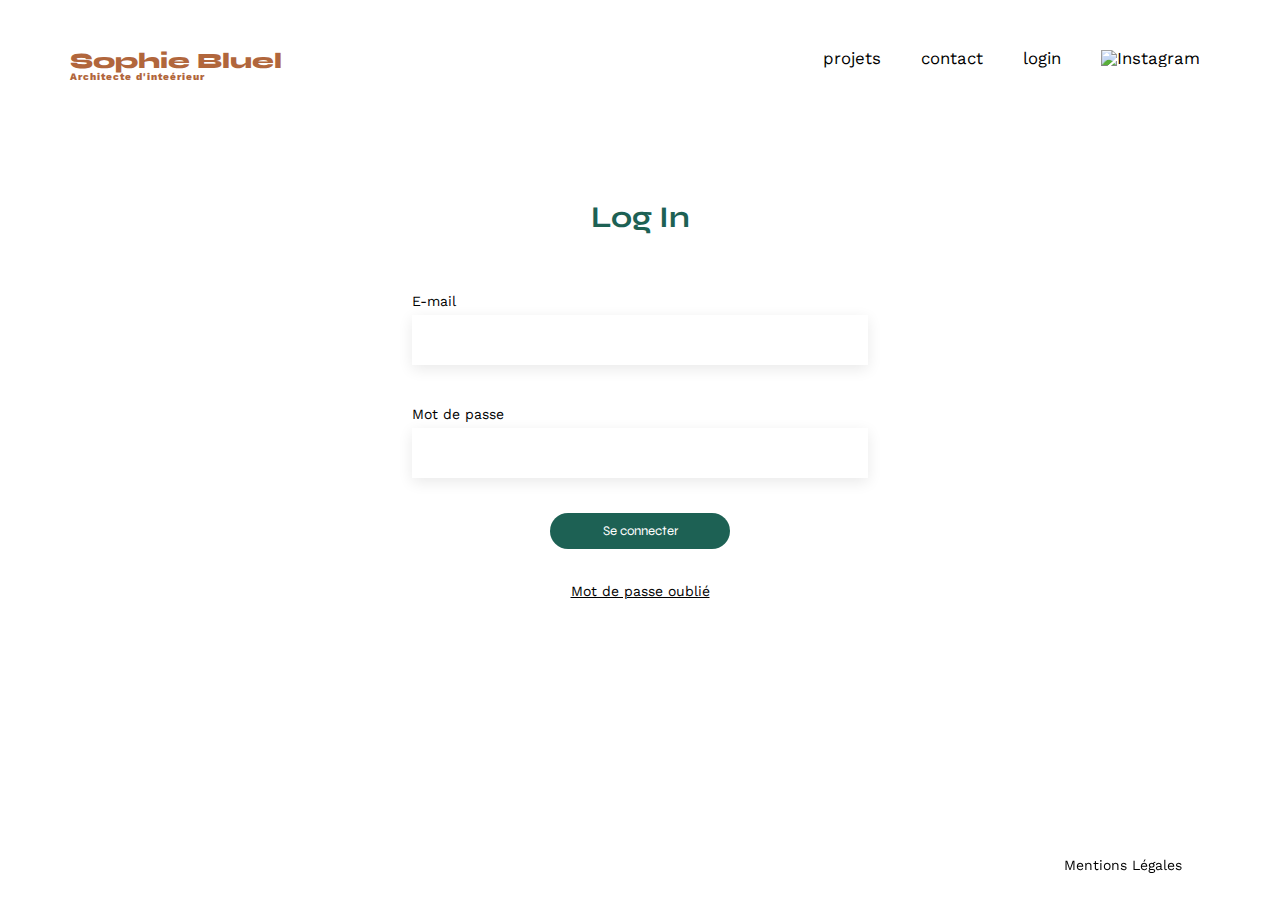
==== FrontEnd/login.html @ b1950455 "Etape 2.1 Page formulaire" ====
<!DOCTYPE html>
<html lang="fr">
<head>
	<meta charset="UTF-8">
	<title>Sophie Bluel - Architecte d'intérieur</title>
	<meta name="viewport" content="width=device-width, initial-scale=1.0">
	<link rel="preconnect" href="https://fonts.googleapis.com">
	<link rel="preconnect" href="https://fonts.gstatic.com" crossorigin>
	<link href="https://fonts.googleapis.com/css2?family=Syne:wght@700;800&family=Work+Sans&display=swap" rel="stylesheet">
	<meta name="description" content="">
	<link rel="stylesheet" href="./assets/style.css">
</head>
<body>
<header>
	<h1>Sophie Bluel <span>Architecte d'inteérieur</span></h1>
	<nav>
		<ul>
			<li><a href="index.html#portfolio">projets</a></li>
			<li><a href="index.html#contact">contact</a></li>
			<li><a href="login.html#login">login</a></li>
			<li><img src="./assets/icons/instagram.png" alt="Instagram"></li>
		</ul>
	</nav>
</header>
<main>
	<section id="login" class="login">
		<h2>Log In</h2>
		<form id="login-form">
			<label for="email">E-mail</label>
			<input type="email" name="email" id="email" required>
			<label for="password">Mot de passe</label>
			<input type="password" name="password" id="password" required>
			<button class="btn-login">Se connecter</button>
		</form>
		<div>
			<a href="#" class="forgotten-password">Mot de passe oublié</a>
		</div>
	</section>
</main>

<footer class="footer-login">
	<nav>
		<ul>
			<li>Mentions Légales</li>
		</ul>
	</nav>
</footer>
<script src="./assets/script.js"></script>
</body>
</html>
---- FrontEnd/assets/style.css ----
/* http://meyerweb.com/eric/tools/css/reset/
	v2.0 | 20110126
	License: none (public domain)
*/

html,
body,
div,
span,
applet,
object,
iframe,
h1,
h2,
h3,
h4,
h5,
h6,
p,
blockquote,
pre,
a,
abbr,
acronym,
address,
big,
cite,
code,
del,
dfn,
em,
img,
ins,
kbd,
q,
s,
samp,
small,
strike,
strong,
sub,
sup,
tt,
var,
b,
u,
i,
center,
dl,
dt,
dd,
ol,
ul,
li,
fieldset,
form,
label,
legend,
table,
caption,
tbody,
tfoot,
thead,
tr,
th,
td,
article,
aside,
canvas,
details,
embed,
figure,
figcaption,
footer,
header,
hgroup,
menu,
nav,
output,
ruby,
section,
summary,
time,
mark,
audio,
video {
	margin: 0;
	padding: 0;
	border: 0;
	font-size: 100%;
	font: inherit;
	vertical-align: baseline;
  scroll-behavior: smooth;
}

/* HTML5 display-role reset for older browsers */
article,
aside,
details,
figcaption,
figure,
footer,
header,
hgroup,
menu,
nav,
section {
	display: block;
}

body {
	line-height: 1;
}

ol,
ul {
	list-style: none;
}

blockquote,
q {
	quotes: none;
}

blockquote:before,
blockquote:after,
q:before,
q:after {
	content: '';
	content: none;
}

table {
	border-collapse: collapse;
	border-spacing: 0;
}

/** end reset css**/
body {
	max-width: 1140px;
	margin: auto;
	font-family: 'Work Sans';
	font-size: 14px;
}

header {
	display: flex;
	justify-content: space-between;
	margin: 50px 0
}

section {
	margin: 50px 0
}

h1 {
	display: flex;
	flex-direction: column;
	font-family: 'Syne';
	font-size: 22px;
	font-weight: 800;
	color: #B1663C
}

h1>span {
	font-family: 'Work Sans';
	font-size: 10px;
	letter-spacing: 0.1em;
	;
}

h2 {
	font-family: 'Syne';
	font-weight: 700;
	font-size: 30px;
	color: #1D6154
}

nav ul {
	display: flex;
	align-items: center;
  gap: 20px;
	list-style-type: none;

}

header nav li {
	padding: 0 10px;
	font-size: 1.2em;
}

header li a:hover,  
header li a:focus {
	font-weight: bold;
}

#introduction {
	display: flex;
	align-items: center;
}

#introduction figure {
	flex: 1
}

#introduction img {
	display: block;
	margin: auto;
	width: 80%;
}

#introduction article {
	flex: 1
}

#introduction h2 {
	margin-bottom: 1em;
}

#introduction p {
	margin-bottom: 0.5em;
}

#portfolio h2 {
	text-align: center;
	margin-bottom: 1.5em;
}

header li a {
  text-decoration: none;
  color: black;
}

.gallery-filters {
	display: flex;
	justify-content: center;
	flex-wrap: wrap;
	gap: 1em;

}

.filter.active {
	background: #1D6154;
	color: white;
}

.filter {
	font-family: 'Syne';
	font-weight: 700;
	font-size: 1em;
	margin-bottom: 4em;
	padding: 10px;
	border: 1px solid #1D6154;
	border-radius: 20px;
	color: #1D6154;
	background-color: white;
	min-width: 100px;
	cursor: pointer;
}

.hidden {
	display: none;
}

.gallery {
	width: 100%;
	display: grid;
	grid-template-columns: 1fr 1fr 1fr;
	grid-column-gap: 20px;
	grid-row-gap: 20px;
}

.gallery img {
	width: 100%;

}

#contact {
	width: 50%;
	margin: auto;
}

#contact>* {
	text-align: center;

}

#contact h2 {
	margin-bottom: 20px;
}

#contact form {
	text-align: left;
	margin-top: 30px;
	display: flex;
	flex-direction: column;
}

#contact input {
	height: 50px;
	font-size: 1.2em;
	border: none;
	box-shadow: 0px 4px 14px rgba(0, 0, 0, 0.09);
}

#contact label {
	margin: 2em 0 1em 0;
}

#contact textarea {
	border: none;
	box-shadow: 0px 4px 14px rgba(0, 0, 0, 0.09);
}

input[type="submit"] {
	font-family: 'Syne';
	font-weight: 700;
	color: white;
	background-color: #1D6154;
	margin: 2em auto;
	width: 180px;
	text-align: center;
	border-radius: 60px;
}

footer nav ul {
	display: flex;
	justify-content: flex-end;
	margin: 2em
}

/** log In **/

.login {
  display: flex;
  flex-direction: column;
  align-items: center;
  margin: auto;
  margin-top: 120px;
}

.login h2 {
  margin-bottom: 20px;
}

.login form {
  display: flex;
  flex-direction: column;
  align-items: center;
  width: 40%;
}

.login label,
.login input {
  width: 100%;
}

.login label {
  margin: 3em 0 0.5em 0;
}

.login input {
  border: none;
  height: 50px;
  box-shadow: 0 4px 14px rgba(0, 0, 0, 0.09);
  font-family: inherit;
  font-size: 1.2em;
  text-indent: 12px;
  padding: 0;
}

.btn-login {
  background-color: #1D6154;
  color: white;
  font-family: 'Syne';
  border: none;
  width: 180px;
  border-radius: 60px;
  padding: 10px;
  margin: 35px auto;
  cursor: pointer;
}

.forgotten-password {
  color: inherit;
}

.footer-login {
  position: fixed;
  bottom: 0;
  width: 100%;
  max-width: inherit;
}
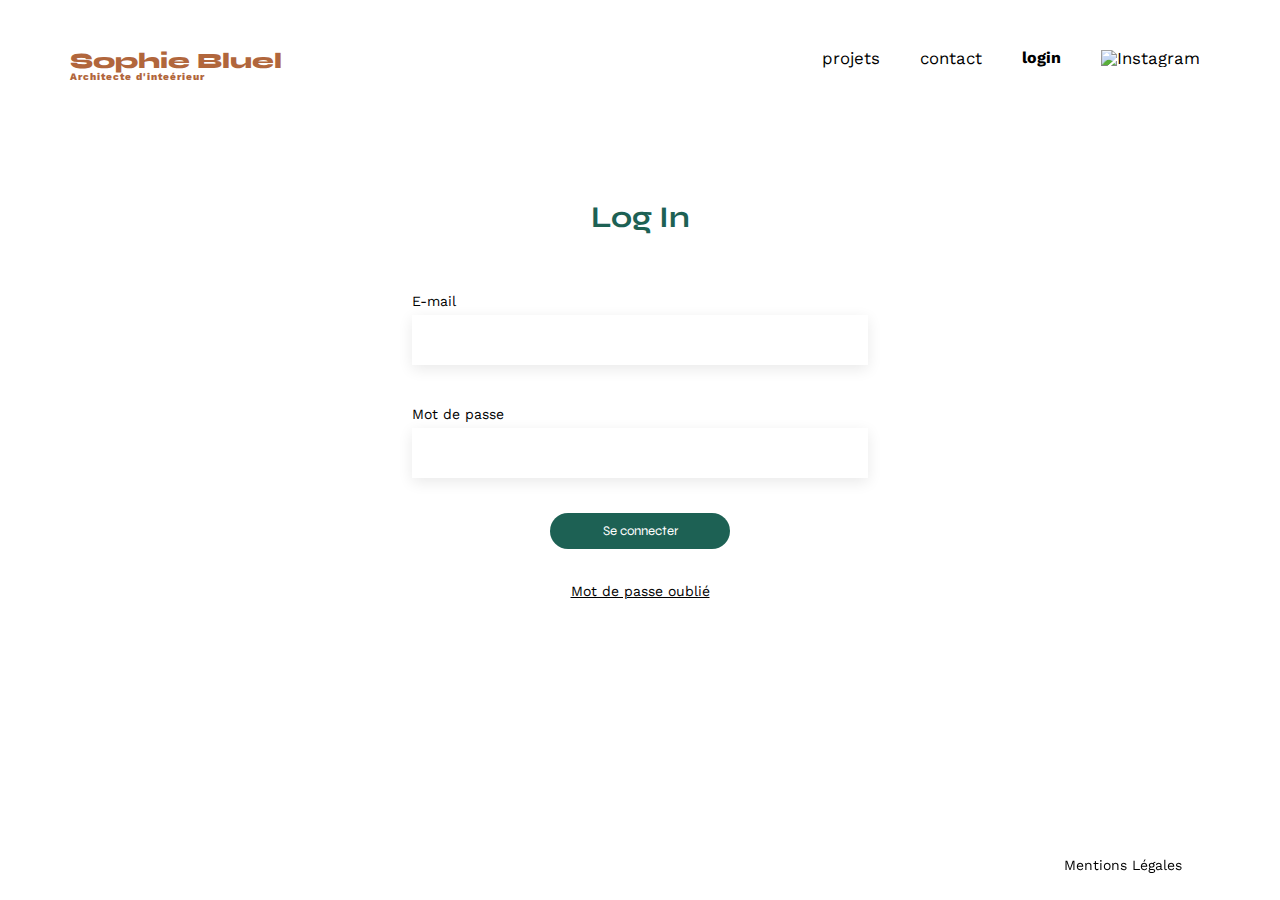
==== commit 68a45b47: "Etape 2.2 connexion V1" ====
--- a/FrontEnd/login.html
+++ b/FrontEnd/login.html
@@ -17,7 +17,7 @@
 		<ul>
 			<li><a href="index.html#portfolio">projets</a></li>
 			<li><a href="index.html#contact">contact</a></li>
-			<li><a href="login.html#login">login</a></li>
+			<li class="login-page">login</li>
 			<li><img src="./assets/icons/instagram.png" alt="Instagram"></li>
 		</ul>
 	</nav>
@@ -45,6 +45,6 @@
 		</ul>
 	</nav>
 </footer>
-<script src="./assets/script.js"></script>
+<script src="./assets/login.js"></script>
 </body>
 </html>
--- a/FrontEnd/assets/style.css
+++ b/FrontEnd/assets/style.css
@@ -192,6 +192,7 @@
 header li a:hover,  
 header li a:focus {
 	font-weight: bold;
+  font-size: 16px;
 }
 
 #introduction {
@@ -331,6 +332,11 @@
 
 /** log In **/
 
+.login-page {
+  font-weight: bold;
+  font-size: 16px;
+}
+
 .login {
   display: flex;
   flex-direction: column;
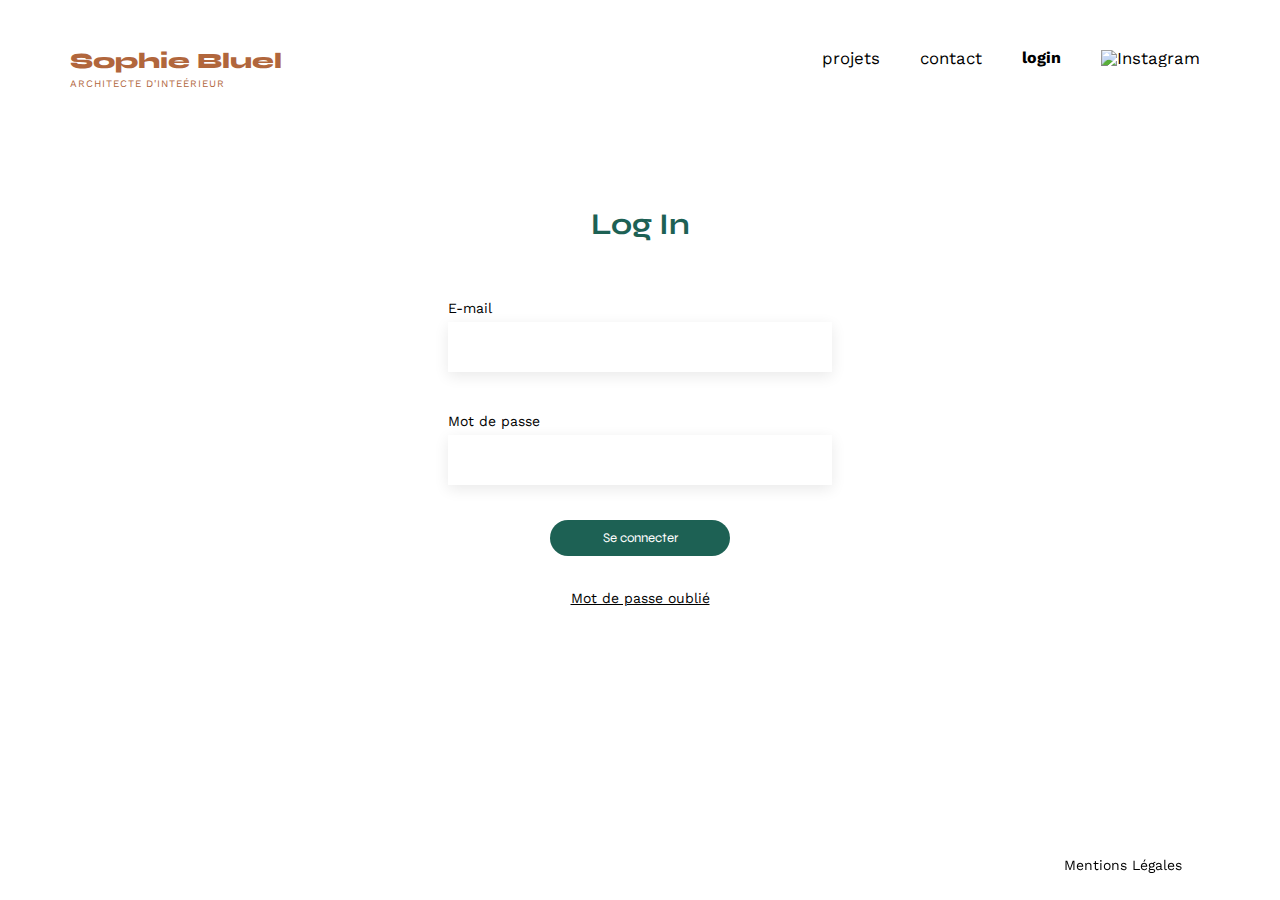
==== commit 653dd222: "Etape 2.2 avec mode édition" ====
--- a/FrontEnd/login.html
+++ b/FrontEnd/login.html
@@ -7,6 +7,7 @@
 	<link rel="preconnect" href="https://fonts.googleapis.com">
 	<link rel="preconnect" href="https://fonts.gstatic.com" crossorigin>
 	<link href="https://fonts.googleapis.com/css2?family=Syne:wght@700;800&family=Work+Sans&display=swap" rel="stylesheet">
+	<link rel="stylesheet" href="https://cdnjs.cloudflare.com/ajax/libs/font-awesome/6.4.0/css/all.min.css" integrity="sha512-iecdLmaskl7CVkqkXNQ/ZH/XLlvWZOJyj7Yy7tcenmpD1ypASozpmT/E0iPtmFIB46ZmdtAc9eNBvH0H/ZpiBw==" crossorigin="anonymous" referrerpolicy="no-referrer">
 	<meta name="description" content="">
 	<link rel="stylesheet" href="./assets/style.css">
 </head>
@@ -18,7 +19,11 @@
 			<li><a href="index.html#portfolio">projets</a></li>
 			<li><a href="index.html#contact">contact</a></li>
 			<li class="login-page">login</li>
-			<li><img src="./assets/icons/instagram.png" alt="Instagram"></li>
+			<li>
+				<a href="https://www.instagram.com/" target="_blank">
+					<img class="instagram" src="./assets/icons/instagram.png" alt="Instagram">
+				</a>
+			</li>
 		</ul>
 	</nav>
 </header>
--- a/FrontEnd/assets/style.css
+++ b/FrontEnd/assets/style.css
@@ -143,14 +143,74 @@
 	font-size: 14px;
 }
 
+main {
+  width: 84%;
+  margin: auto;
+}
+
 header {
 	display: flex;
 	justify-content: space-between;
-	margin: 50px 0
+	margin: 50px 0;
 }
 
 section {
-	margin: 50px 0
+	margin: 125px 0;
+}
+
+.admin {
+  display: none !important;
+}
+
+.publish {
+  display: flex;
+  justify-content: center;
+  align-items: center;
+  width: 100%;
+  height: 60px;
+}
+
+.edit-mode {
+  display: flex;
+  justify-content: center;
+  align-items: center;
+  gap: 30px;
+  width: 100%;
+  height: 60px;
+  background: black;
+  position: fixed;
+  z-index: 100;
+}
+
+.edit-mode i {
+  color: white;
+}
+
+.edit-mode span {
+  font-family: 'Work Sans';
+  font-size: 16px;
+  margin-left: 10px;
+
+}
+
+.edit-mode button {
+font-family: 'Work Sans';
+font-weight: bold;
+min-width: 100px;
+padding: 10px 20px;
+border: none;
+border-radius: 20px;
+color: #1D6154;
+background-color: white;
+cursor: pointer;
+}
+
+.edit-mode button:hover,
+.edit-mode button:focus,
+.filter:hover,
+input[type="submit"]:hover {
+  background-color: #0e2f28;
+  color: white;
 }
 
 h1 {
@@ -159,21 +219,24 @@
 	font-family: 'Syne';
 	font-size: 22px;
 	font-weight: 800;
-	color: #B1663C
+	color: #B1663C;
 }
 
 h1>span {
+  display: inline-block;
+  margin-top: 7px;
 	font-family: 'Work Sans';
 	font-size: 10px;
 	letter-spacing: 0.1em;
-	;
+  font-weight: normal;
+  text-transform: uppercase;
 }
 
 h2 {
 	font-family: 'Syne';
 	font-weight: 700;
 	font-size: 30px;
-	color: #1D6154
+	color: #1D6154;
 }
 
 nav ul {
@@ -195,23 +258,53 @@
   font-size: 16px;
 }
 
+.edit span {
+  font-family: 'Work Sans';
+  font-size: 14px;
+  margin-left: 10px;
+}
+
+.edit:hover {
+  cursor: pointer;
+}
+
+.edit:hover span,
+.edit:focus span {
+  font-weight: bold;
+  font-size: 13px;
+}
+
+.instagram {
+  width: 22px;
+}
+
 #introduction {
 	display: flex;
 	align-items: center;
+  position: relative;
 }
 
 #introduction figure {
-	flex: 1
+	flex: 1;
 }
 
 #introduction img {
 	display: block;
-	margin: auto;
-	width: 80%;
+	width: 88%;
+}
+
+#introduction .edit-picture {
+  margin-top: 15px;
+}
+
+#introduction .edit-description {
+  position: absolute;
+  top: 25px;
 }
 
 #introduction article {
-	flex: 1
+	flex: 1;
+  max-width: 43%;
 }
 
 #introduction h2 {
@@ -219,12 +312,22 @@
 }
 
 #introduction p {
-	margin-bottom: 0.5em;
+	margin-bottom: 1em;
+}
+
+#portfolio {
+  position: relative;
 }
 
 #portfolio h2 {
 	text-align: center;
 	margin-bottom: 1.5em;
+}
+
+#portfolio .edit-gallery {
+  position: absolute;
+  top: 11px;
+  right: 28%;
 }
 
 header li a {
@@ -322,12 +425,13 @@
 	width: 180px;
 	text-align: center;
 	border-radius: 60px;
+  cursor: pointer;
 }
 
 footer nav ul {
 	display: flex;
 	justify-content: flex-end;
-	margin: 2em
+	margin: 2em;
 }
 
 /** log In **/
